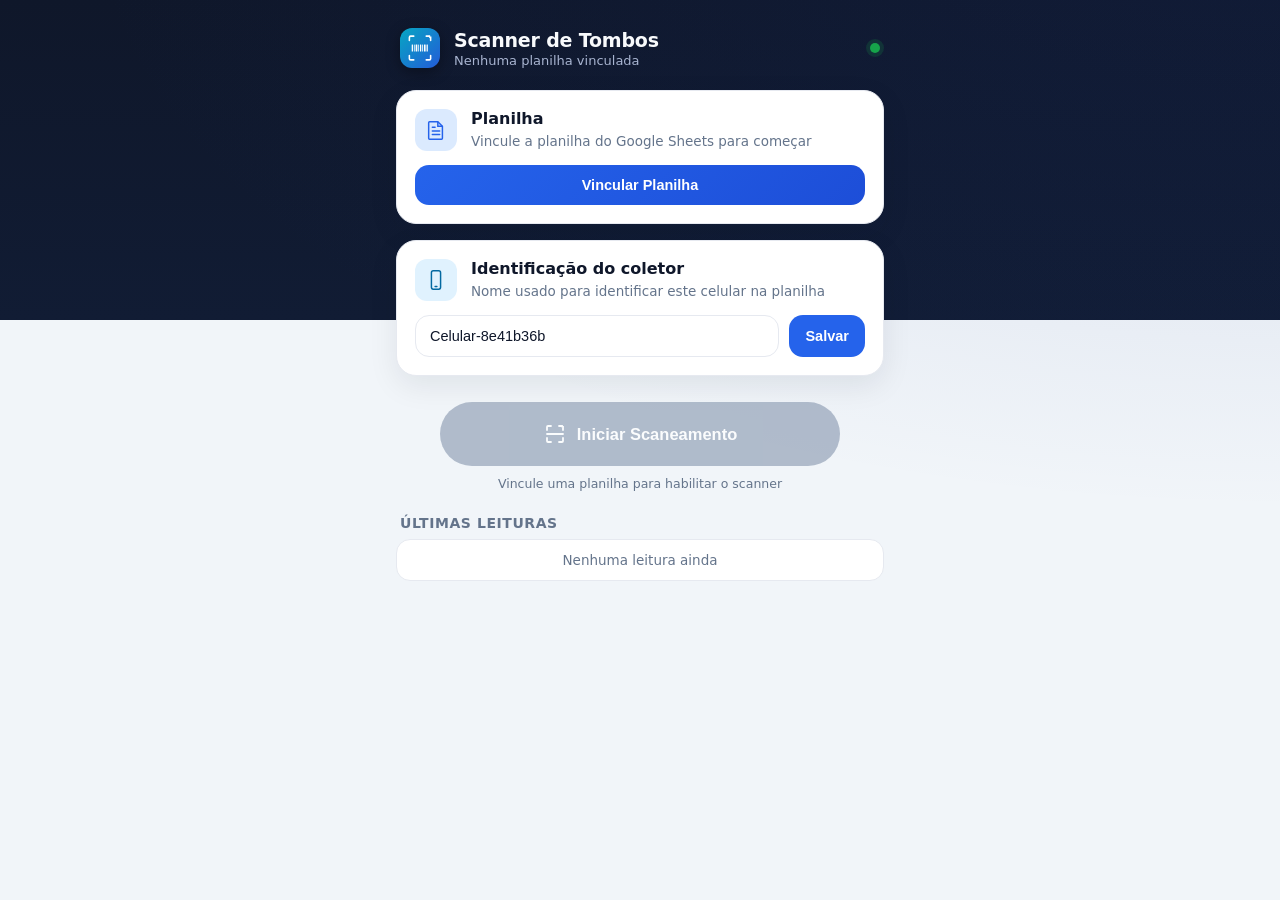
==== index.html @ c4453884 "Cria PWA de scanner de tombos com envio para Google Sheets App web instalavel que le codigos de barr" ====
<!DOCTYPE html>
<html lang="pt-BR">
<head>
<meta charset="UTF-8">
<meta name="viewport" content="width=device-width, initial-scale=1, viewport-fit=cover, user-scalable=no">
<title>Scanner de Tombos</title>
<meta name="theme-color" content="#0f172a">
<meta name="description" content="Scanner de código de barras de tombos com envio para Google Sheets">
<link rel="manifest" href="manifest.webmanifest">
<link rel="icon" href="icons/icon.svg" type="image/svg+xml">
<link rel="apple-touch-icon" href="icons/icon.svg">
<link rel="stylesheet" href="css/style.css">
</head>
<body>

<div class="app">

  <header class="topbar">
    <div class="topbar-brand">
      <img src="icons/icon.svg" alt="" class="topbar-logo">
      <div>
        <h1>Scanner de Tombos</h1>
        <p id="sheetStatusText" class="topbar-sub">Nenhuma planilha vinculada</p>
      </div>
    </div>
    <span id="connDot" class="conn-dot" title="Status de conexão"></span>
  </header>

  <main class="content">

    <section class="card" id="sheetCard">
      <div class="card-row">
        <div class="card-icon sheet-icon">
          <svg viewBox="0 0 24 24" fill="none"><path d="M5 3h9l5 5v13a1 1 0 0 1-1 1H5a1 1 0 0 1-1-1V4a1 1 0 0 1 1-1Z" stroke="currentColor" stroke-width="1.6"/><path d="M14 3v5h5" stroke="currentColor" stroke-width="1.6"/><path d="M8 13h8M8 17h8M8 9h3" stroke="currentColor" stroke-width="1.6" stroke-linecap="round"/></svg>
        </div>
        <div class="card-text">
          <h2>Planilha</h2>
          <p id="sheetDetail" class="muted">Vincule a planilha do Google Sheets para começar</p>
        </div>
      </div>
      <div class="card-actions">
        <button id="btnLinkSheet" class="btn btn-primary">Vincular Planilha</button>
        <button id="btnUnlinkSheet" class="btn btn-ghost hidden">Remover vínculo</button>
      </div>
    </section>

    <section class="card">
      <div class="card-row">
        <div class="card-icon device-icon">
          <svg viewBox="0 0 24 24" fill="none"><rect x="7" y="2" width="10" height="20" rx="2" stroke="currentColor" stroke-width="1.6"/><path d="M11 19h2" stroke="currentColor" stroke-width="1.6" stroke-linecap="round"/></svg>
        </div>
        <div class="card-text">
          <h2>Identificação do coletor</h2>
          <p class="muted">Nome usado para identificar este celular na planilha</p>
        </div>
      </div>
      <div class="device-input-row">
        <input id="deviceLabel" type="text" maxlength="40" placeholder="Ex: Coletor 1 - Almoxarifado">
        <button id="btnSaveDevice" class="btn btn-small">Salvar</button>
      </div>
    </section>

    <section class="scan-section">
      <button id="btnScan" class="btn-scan" disabled>
        <svg viewBox="0 0 24 24" fill="none" class="scan-icon"><path d="M4 8V5a1 1 0 0 1 1-1h3M20 8V5a1 1 0 0 1-1-1h-3M4 16v3a1 1 0 0 0 1 1h3M20 16v3a1 1 0 0 1-1 1h-3" stroke="currentColor" stroke-width="1.8" stroke-linecap="round"/><path d="M4 12h16" stroke="currentColor" stroke-width="1.8" stroke-linecap="round"/></svg>
        <span>Iniciar Scaneamento</span>
      </button>
      <p id="scanHint" class="scan-hint">Vincule uma planilha para habilitar o scanner</p>
    </section>

    <section class="history">
      <div class="history-header">
        <h2>Últimas leituras</h2>
        <span id="pendingBadge" class="pending-badge hidden">0 pendente(s)</span>
      </div>
      <ul id="historyList" class="history-list">
        <li class="history-empty">Nenhuma leitura ainda</li>
      </ul>
    </section>

  </main>
</div>

<div id="scanOverlay" class="scan-overlay hidden">
  <div class="scan-overlay-top">
    <button id="btnCloseScan" class="btn-icon" aria-label="Fechar">
      <svg viewBox="0 0 24 24" fill="none"><path d="M6 6l12 12M18 6L6 18" stroke="currentColor" stroke-width="2" stroke-linecap="round"/></svg>
    </button>
    <span id="scanCount" class="scan-count">0 lidos nesta sessão</span>
  </div>
  <video id="scanVideo" autoplay playsinline muted></video>
  <div class="scan-frame"></div>
  <div id="scanFeedback" class="scan-feedback"></div>
</div>

<div id="modalOverlay" class="modal-overlay hidden">
  <div class="modal">
    <h2>Vincular Planilha</h2>
    <p class="muted">Cole abaixo a URL do Google Apps Script (Web App) publicada para sua planilha.</p>
    <input id="sheetUrlInput" type="url" placeholder="https://script.google.com/macros/s/.../exec" autocomplete="off">
    <p id="modalError" class="modal-error hidden"></p>
    <div class="modal-actions">
      <button id="btnCancelLink" class="btn btn-ghost">Cancelar</button>
      <button id="btnConfirmLink" class="btn btn-primary">Validar e Salvar</button>
    </div>
  </div>
</div>

<div id="toast" class="toast hidden"></div>

<script src="js/app.js"></script>
</body>
</html>
---- css/style.css ----
:root {
  --bg: #0f172a;
  --bg-soft: #111c34;
  --card: #ffffff;
  --card-border: #e6e9f0;
  --text: #0f172a;
  --text-muted: #64748b;
  --text-inverse: #f8fafc;
  --primary: #2563eb;
  --primary-dark: #1d4ed8;
  --accent: #06b6d4;
  --success: #16a34a;
  --danger: #dc2626;
  --radius-lg: 20px;
  --radius-md: 14px;
  --shadow: 0 10px 30px rgba(15, 23, 42, 0.08);
  color-scheme: light;
}

@media (prefers-color-scheme: dark) {
  :root {
    --card: #16213d;
    --card-border: #26314f;
    --text: #eef2ff;
    --text-muted: #94a3b8;
    color-scheme: dark;
  }
}

* { box-sizing: border-box; }

html, body {
  margin: 0;
  height: 100%;
  overscroll-behavior-y: contain;
}

body {
  font-family: -apple-system, "Segoe UI", Roboto, Inter, system-ui, sans-serif;
  background:
    radial-gradient(1200px 600px at 100% -10%, #1d3a8f22, transparent),
    linear-gradient(180deg, var(--bg) 0%, var(--bg-soft) 320px, #f1f5f9 320px);
  color: var(--text);
  -webkit-tap-highlight-color: transparent;
}

@media (prefers-color-scheme: dark) {
  body {
    background:
      radial-gradient(1200px 600px at 100% -10%, #1d3a8f33, transparent),
      linear-gradient(180deg, var(--bg) 0%, var(--bg-soft) 320px, #0b1120 320px);
  }
}

.app {
  max-width: 520px;
  margin: 0 auto;
  min-height: 100%;
  padding-bottom: 48px;
}

.topbar {
  display: flex;
  align-items: center;
  justify-content: space-between;
  padding: 28px 20px 22px;
  color: var(--text-inverse);
}

.topbar-brand {
  display: flex;
  align-items: center;
  gap: 14px;
}

.topbar-logo {
  width: 40px;
  height: 40px;
  border-radius: 12px;
  box-shadow: 0 4px 14px rgba(0,0,0,0.35);
}

.topbar h1 {
  font-size: 19px;
  margin: 0;
  font-weight: 700;
  letter-spacing: -0.01em;
}

.topbar-sub {
  margin: 2px 0 0;
  font-size: 13px;
  color: #a8b4d0;
}

.conn-dot {
  width: 10px;
  height: 10px;
  border-radius: 50%;
  background: var(--success);
  box-shadow: 0 0 0 4px rgba(22,163,74,0.18);
  flex-shrink: 0;
}
.conn-dot.offline {
  background: var(--danger);
  box-shadow: 0 0 0 4px rgba(220,38,38,0.18);
}

.content {
  padding: 0 16px;
  display: flex;
  flex-direction: column;
  gap: 16px;
}

.card {
  background: var(--card);
  border: 1px solid var(--card-border);
  border-radius: var(--radius-lg);
  padding: 18px;
  box-shadow: var(--shadow);
}

.card-row {
  display: flex;
  align-items: flex-start;
  gap: 14px;
}

.card-icon {
  width: 42px;
  height: 42px;
  border-radius: 12px;
  display: flex;
  align-items: center;
  justify-content: center;
  flex-shrink: 0;
}
.card-icon svg { width: 22px; height: 22px; }
.sheet-icon { background: #dbeafe; color: var(--primary); }
.device-icon { background: #e0f2fe; color: #0369a1; }
@media (prefers-color-scheme: dark) {
  .sheet-icon { background: #1e3a8a44; color: #93c5fd; }
  .device-icon { background: #0c4a6e44; color: #7dd3fc; }
}

.card-text h2 {
  margin: 0 0 4px;
  font-size: 16px;
  font-weight: 700;
}

.muted { color: var(--text-muted); font-size: 13.5px; margin: 0; line-height: 1.4; }

.card-actions {
  display: flex;
  gap: 10px;
  margin-top: 14px;
}

.btn {
  border: none;
  border-radius: var(--radius-md);
  padding: 12px 16px;
  font-size: 14.5px;
  font-weight: 600;
  cursor: pointer;
  transition: transform .08s ease, opacity .15s ease;
}
.btn:active { transform: scale(0.97); }
.btn-primary {
  background: linear-gradient(135deg, var(--primary), var(--primary-dark));
  color: white;
  flex: 1;
}
.btn-ghost {
  background: transparent;
  color: var(--text-muted);
  border: 1px solid var(--card-border);
}
.btn-small {
  background: var(--primary);
  color: white;
  padding: 10px 16px;
}
.hidden { display: none !important; }

.device-input-row {
  display: flex;
  gap: 10px;
  margin-top: 14px;
}
.device-input-row input {
  flex: 1;
  min-width: 0;
}

input[type="text"], input[type="url"] {
  border: 1px solid var(--card-border);
  border-radius: var(--radius-md);
  padding: 12px 14px;
  font-size: 14.5px;
  background: transparent;
  color: var(--text);
  width: 100%;
}
input[type="text"]:focus, input[type="url"]:focus {
  outline: 2px solid var(--primary);
  outline-offset: 1px;
}

.scan-section {
  display: flex;
  flex-direction: column;
  align-items: center;
  gap: 10px;
  padding: 10px 0 4px;
}

.btn-scan {
  width: 100%;
  max-width: 400px;
  display: flex;
  align-items: center;
  justify-content: center;
  gap: 10px;
  padding: 20px;
  border: none;
  border-radius: 999px;
  font-size: 16.5px;
  font-weight: 700;
  color: white;
  background: linear-gradient(135deg, var(--accent), var(--primary));
  box-shadow: 0 12px 24px rgba(37, 99, 235, 0.28);
  cursor: pointer;
  transition: transform .08s ease, opacity .2s ease, filter .2s ease;
}
.btn-scan:active { transform: scale(0.98); }
.btn-scan:disabled {
  background: #94a3b8;
  box-shadow: none;
  cursor: not-allowed;
  opacity: 0.7;
}
.scan-icon { width: 24px; height: 24px; }

.scan-hint {
  font-size: 12.5px;
  color: var(--text-muted);
  margin: 0;
  text-align: center;
}

.history {
  margin-top: 4px;
}
.history-header {
  display: flex;
  align-items: center;
  justify-content: space-between;
  padding: 0 4px 8px;
}
.history-header h2 {
  font-size: 14px;
  color: var(--text-muted);
  text-transform: uppercase;
  letter-spacing: 0.04em;
  margin: 0;
  font-weight: 700;
}
.pending-badge {
  font-size: 12px;
  font-weight: 700;
  color: #b45309;
  background: #fef3c7;
  padding: 3px 9px;
  border-radius: 999px;
}
@media (prefers-color-scheme: dark) {
  .pending-badge { background: #78350f44; color: #fcd34d; }
}

.history-list {
  list-style: none;
  margin: 0;
  padding: 0;
  display: flex;
  flex-direction: column;
  gap: 8px;
}
.history-list li {
  background: var(--card);
  border: 1px solid var(--card-border);
  border-radius: var(--radius-md);
  padding: 12px 14px;
  display: flex;
  align-items: center;
  justify-content: space-between;
  font-size: 14px;
}
.history-empty {
  justify-content: center !important;
  color: var(--text-muted);
  font-size: 13.5px !important;
}
.history-tombo { font-weight: 700; letter-spacing: 0.02em; }
.history-meta { color: var(--text-muted); font-size: 12px; text-align: right; }
.history-status { font-size: 11px; font-weight: 700; padding: 2px 8px; border-radius: 999px; margin-left: 8px; }
.status-ok { background: #dcfce7; color: #15803d; }
.status-pending { background: #fef3c7; color: #b45309; }
.status-error { background: #fee2e2; color: #b91c1c; }
@media (prefers-color-scheme: dark) {
  .status-ok { background: #14532d55; color: #86efac; }
  .status-pending { background: #78350f55; color: #fcd34d; }
  .status-error { background: #7f1d1d55; color: #fca5a5; }
}

/* Scan overlay */
.scan-overlay {
  position: fixed;
  inset: 0;
  background: #000;
  z-index: 50;
  display: flex;
  flex-direction: column;
}
.scan-overlay video {
  position: absolute;
  inset: 0;
  width: 100%;
  height: 100%;
  object-fit: cover;
}
.scan-overlay-top {
  position: relative;
  z-index: 2;
  display: flex;
  align-items: center;
  justify-content: space-between;
  padding: 18px;
  background: linear-gradient(180deg, rgba(0,0,0,0.6), transparent);
}
.btn-icon {
  width: 42px;
  height: 42px;
  border-radius: 50%;
  border: none;
  background: rgba(255,255,255,0.15);
  color: white;
  display: flex;
  align-items: center;
  justify-content: center;
  cursor: pointer;
}
.btn-icon svg { width: 20px; height: 20px; }
.scan-count {
  color: white;
  font-size: 13px;
  font-weight: 600;
  background: rgba(255,255,255,0.15);
  padding: 6px 12px;
  border-radius: 999px;
}
.scan-frame {
  position: absolute;
  left: 10%;
  right: 10%;
  top: 32%;
  bottom: 32%;
  border: 3px solid rgba(255,255,255,0.85);
  border-radius: 20px;
  box-shadow: 0 0 0 2000px rgba(0,0,0,0.35);
  z-index: 1;
  transition: border-color .15s ease;
}
.scan-frame.flash {
  border-color: #22c55e;
}
.scan-feedback {
  position: absolute;
  left: 0;
  right: 0;
  bottom: 36px;
  z-index: 2;
  text-align: center;
  color: white;
  font-weight: 700;
  font-size: 18px;
  text-shadow: 0 2px 8px rgba(0,0,0,0.6);
  pointer-events: none;
}

/* Modal */
.modal-overlay {
  position: fixed;
  inset: 0;
  background: rgba(15, 23, 42, 0.55);
  display: flex;
  align-items: center;
  justify-content: center;
  z-index: 60;
  padding: 20px;
}
.modal {
  background: var(--card);
  border-radius: var(--radius-lg);
  padding: 22px;
  width: 100%;
  max-width: 420px;
  box-shadow: 0 20px 60px rgba(0,0,0,0.3);
}
.modal h2 { margin: 0 0 6px; font-size: 18px; }
.modal input { margin: 12px 0 6px; }
.modal-error {
  color: var(--danger);
  font-size: 13px;
  margin: 4px 0 0;
}
.modal-actions {
  display: flex;
  gap: 10px;
  margin-top: 16px;
}
.modal-actions .btn { flex: 1; }

.toast {
  position: fixed;
  left: 50%;
  bottom: 28px;
  transform: translateX(-50%);
  background: #0f172a;
  color: white;
  padding: 12px 20px;
  border-radius: 999px;
  font-size: 14px;
  font-weight: 600;
  box-shadow: 0 10px 30px rgba(0,0,0,0.3);
  z-index: 80;
  max-width: 90vw;
  text-align: center;
}

@keyframes pulse {
  0%, 100% { opacity: 1; }
  50% { opacity: 0.4; }
}
.pulsing { animation: pulse 1.4s ease-in-out infinite; }
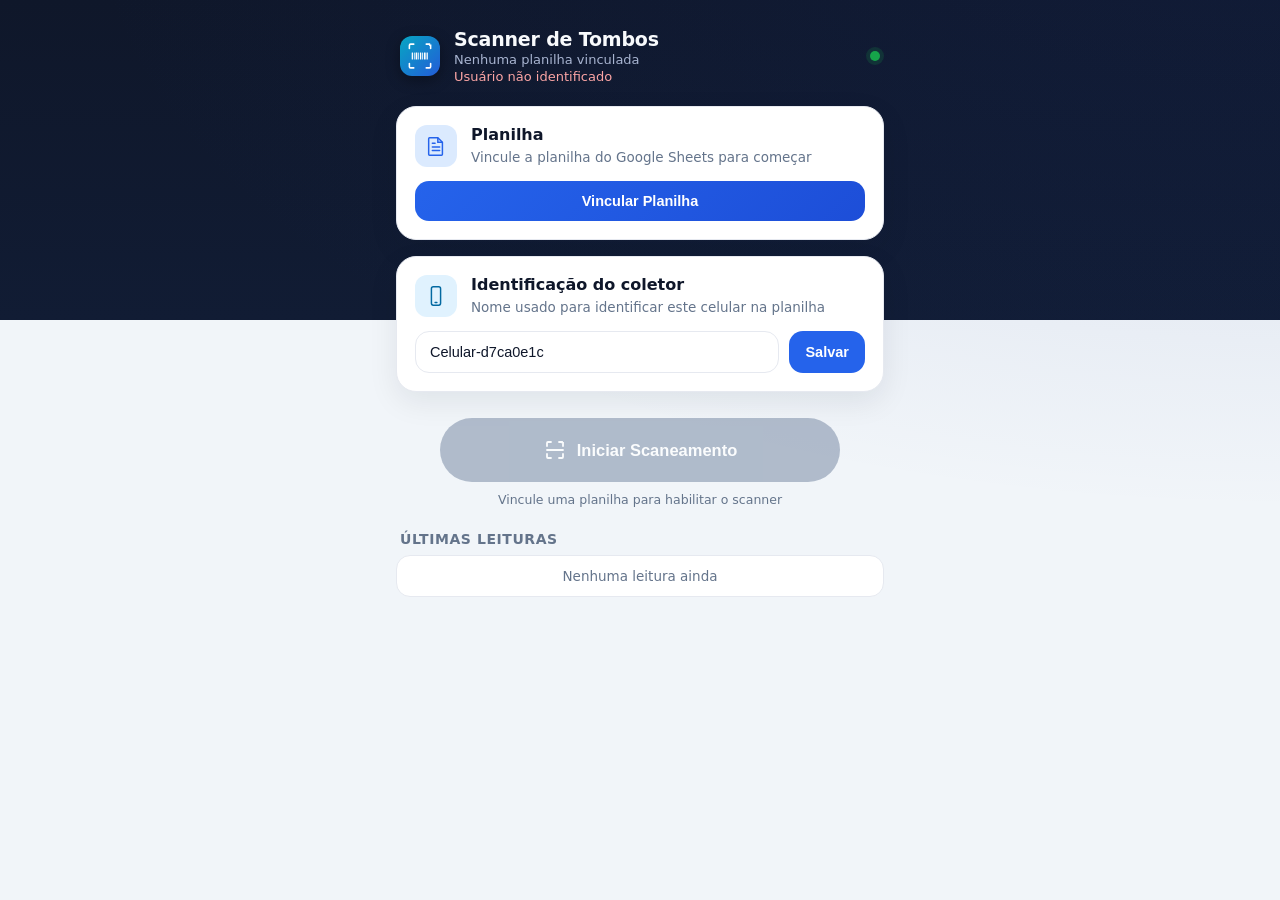
==== commit 79c34bf4: "Adiciona identificacao do usuario logado via parametro de URL O app agora le ?usuario= da URL e most" ====
--- a/index.html
+++ b/index.html
@@ -21,6 +21,7 @@
       <div>
         <h1>Scanner de Tombos</h1>
         <p id="sheetStatusText" class="topbar-sub">Nenhuma planilha vinculada</p>
+        <p id="userStatusText" class="topbar-sub user-status">Usuário não identificado</p>
       </div>
     </div>
     <span id="connDot" class="conn-dot" title="Status de conexão"></span>
--- a/css/style.css
+++ b/css/style.css
@@ -93,6 +93,13 @@
   color: #a8b4d0;
 }
 
+.user-status.user-ok {
+  color: #86efac;
+}
+.user-status.user-missing {
+  color: #fca5a5;
+}
+
 .conn-dot {
   width: 10px;
   height: 10px;
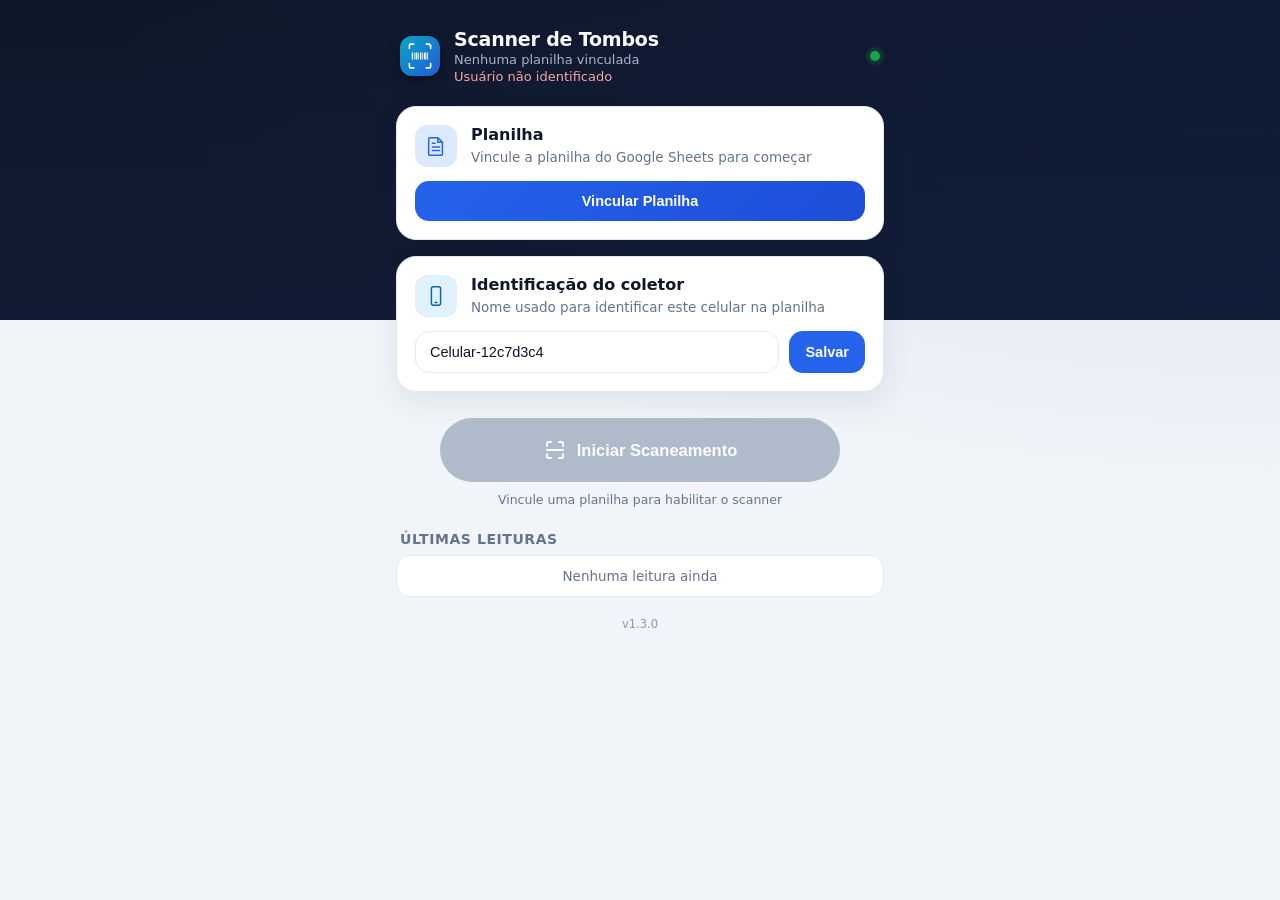
==== commit 4bb08776: "Corrige cache do Service Worker e adiciona versao visivel no app O Service Worker servia sempre a co" ====
--- a/index.html
+++ b/index.html
@@ -79,6 +79,8 @@
       </ul>
     </section>
 
+    <p id="appVersion" class="app-version"></p>
+
   </main>
 </div>
 
--- a/css/style.css
+++ b/css/style.css
@@ -452,3 +452,11 @@
   50% { opacity: 0.4; }
 }
 .pulsing { animation: pulse 1.4s ease-in-out infinite; }
+
+.app-version {
+  text-align: center;
+  font-size: 11.5px;
+  color: var(--text-muted);
+  opacity: 0.7;
+  margin: 4px 0 0;
+}
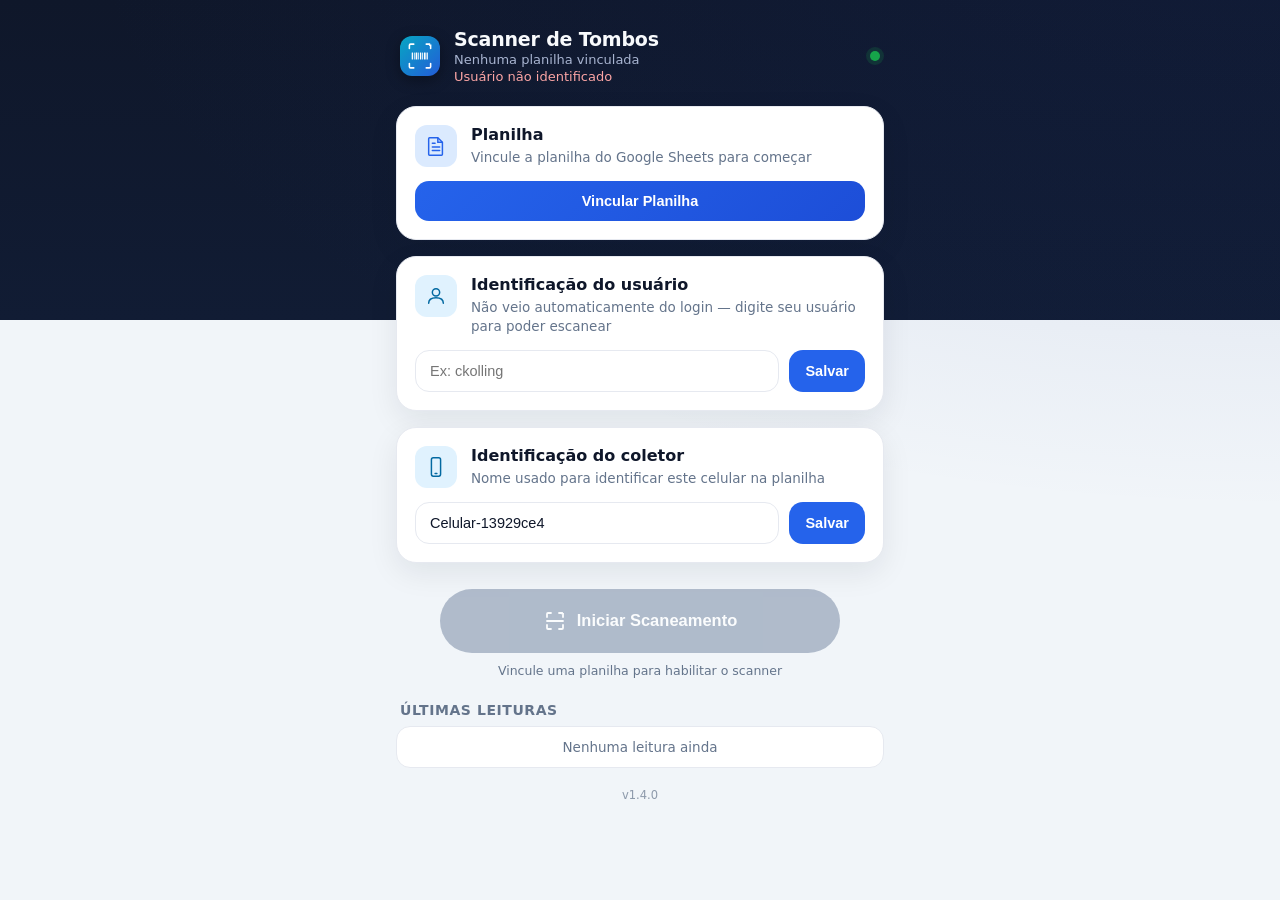
==== commit f5c87365: "Adiciona identificacao manual de usuario para hospedagem sem Liferay Ate agora o nome do usuario so " ====
--- a/index.html
+++ b/index.html
@@ -42,6 +42,22 @@
       <div class="card-actions">
         <button id="btnLinkSheet" class="btn btn-primary">Vincular Planilha</button>
         <button id="btnUnlinkSheet" class="btn btn-ghost hidden">Remover vínculo</button>
+      </div>
+    </section>
+
+    <section class="card hidden" id="userCard">
+      <div class="card-row">
+        <div class="card-icon device-icon">
+          <svg viewBox="0 0 24 24" fill="none"><circle cx="12" cy="8" r="4" stroke="currentColor" stroke-width="1.6"/><path d="M4 20c0-4 3.5-6 8-6s8 2 8 6" stroke="currentColor" stroke-width="1.6" stroke-linecap="round"/></svg>
+        </div>
+        <div class="card-text">
+          <h2>Identificação do usuário</h2>
+          <p class="muted">Não veio automaticamente do login — digite seu usuário para poder escanear</p>
+        </div>
+      </div>
+      <div class="device-input-row">
+        <input id="userInput" type="text" maxlength="60" placeholder="Ex: ckolling">
+        <button id="btnSaveUser" class="btn btn-small">Salvar</button>
       </div>
     </section>
 
